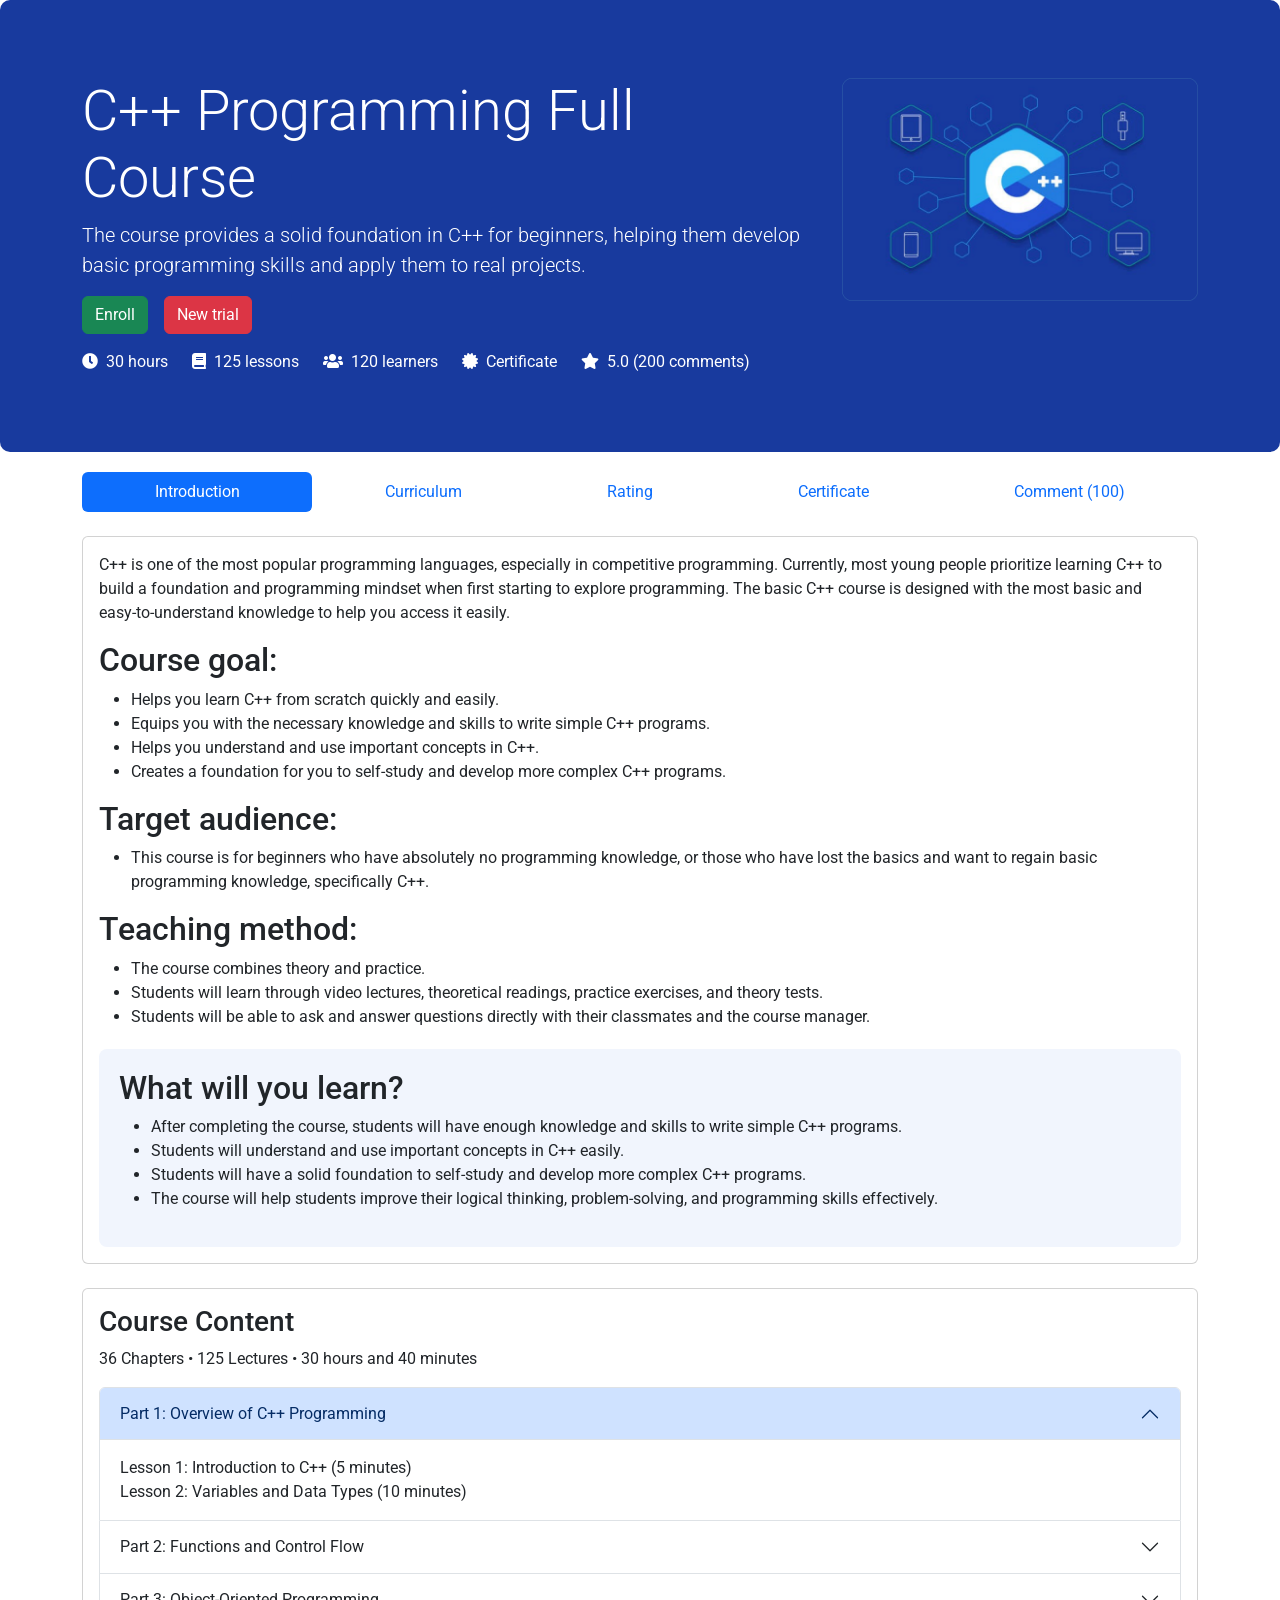
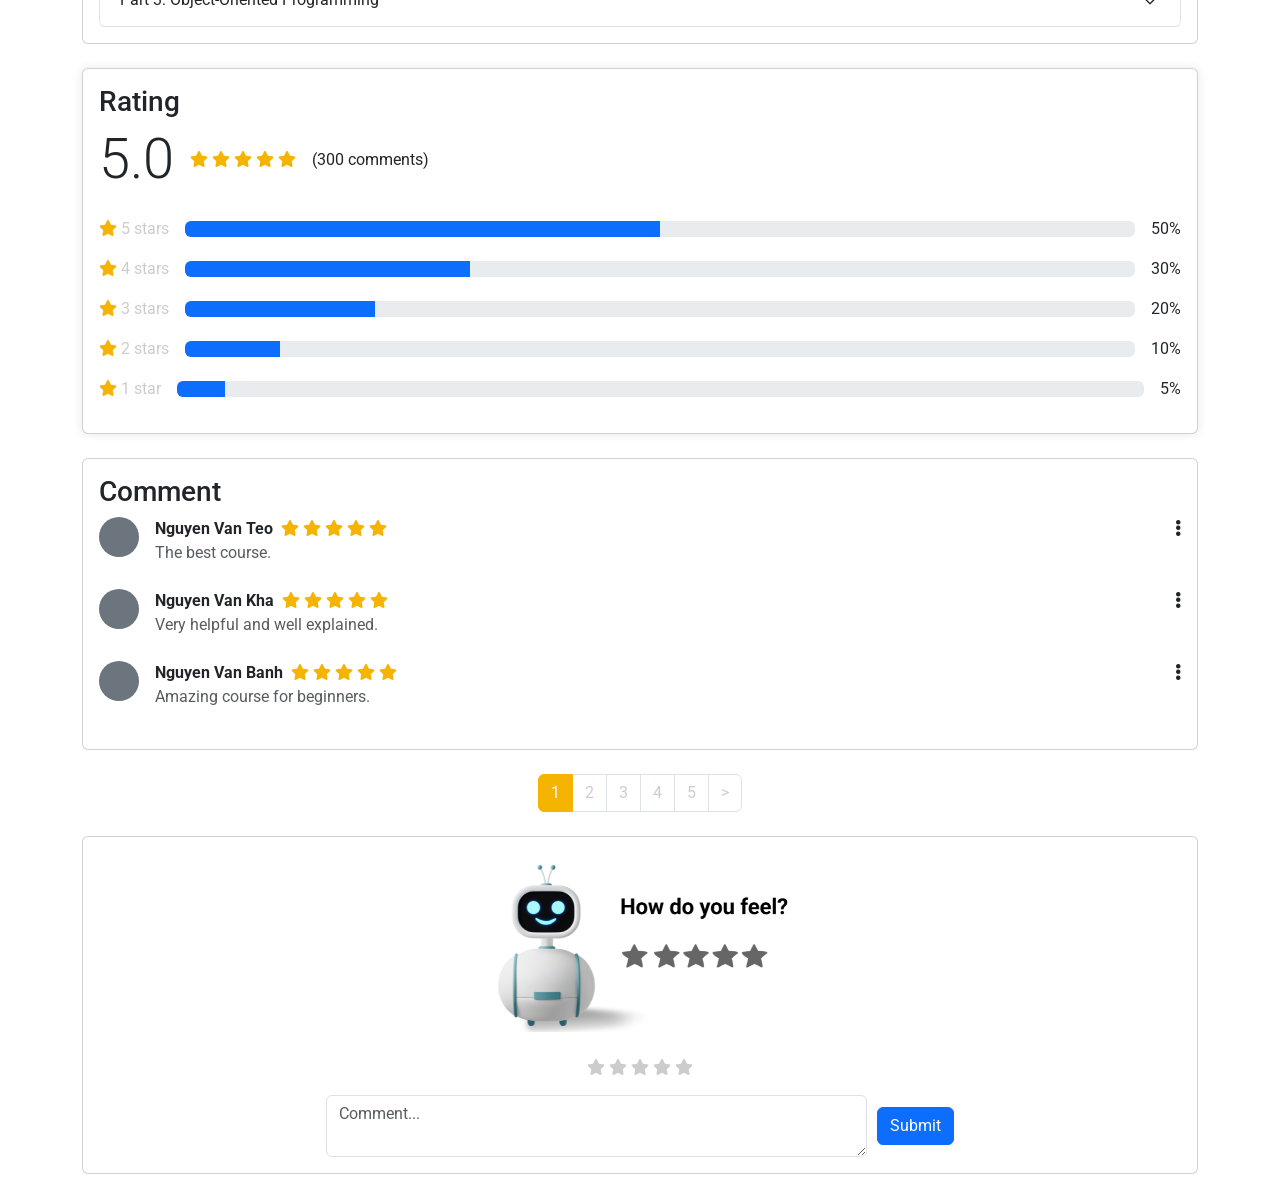
==== templates/CourseDetail.html @ dd9a4157 "Move HTML files to new templates directory and update structure" ====
<!DOCTYPE html>
<html lang="en">
<head>
    <meta charset="UTF-8">
    <meta name="viewport" content="width=device-width, initial-scale=1.0">
    <title>C++ Programming Full Course</title>
    <link href="https://fonts.googleapis.com/css2?family=Roboto:wght@300;400;500;700&display=swap" rel="stylesheet">
    <link rel="stylesheet" href="https://cdnjs.cloudflare.com/ajax/libs/font-awesome/5.15.4/css/all.min.css">
    <link href="https://cdn.jsdelivr.net/npm/bootstrap@5.3.2/dist/css/bootstrap.min.css" rel="stylesheet">
    <link rel="stylesheet" href="/assests/css/CourseDetail.css">
</head>
<body>
    <div class="header">
        <div class="container">
            <div class="row py-5">
                <div class="col-md-8">
                    <h1 class="display-4">C++ Programming Full Course</h1>
                    <p class="lead">The course provides a solid foundation in C++ for beginners, helping them develop basic programming skills and apply them to real projects.</p>
                    <div class="d-flex">
                        <button class="btn btn-success me-3">Enroll</button>
                        <button class="btn btn-danger">New trial</button>
                    </div>
                    <div class="d-flex text-white mt-3">
                        <div class="me-4"><i class="fas fa-clock me-2"></i>30 hours</div>
                        <div class="me-4"><i class="fas fa-book me-2"></i>125 lessons</div>
                        <div class="me-4"><i class="fas fa-users me-2"></i>120 learners</div>
                        <div class="me-4"><i class="fas fa-certificate me-2"></i>Certificate</div>
                        <div><i class="fas fa-star me-2"></i>5.0 (200 comments)</div>
                    </div>
                </div>
                <div class="col-md-4">
                    <img src="/assests/img/img_course.png" alt="C++ Logo" class="img-fluid">
                </div>
            </div>
        </div>
    </div>

    <div class="container">
        <nav class="nav nav-pills nav-fill mb-4">
            <a class="nav-link active" href="#introduction">Introduction</a>
            <a class="nav-link" href="#curriculum">Curriculum</a>
            <a class="nav-link" href="#rating">Rating</a>
            <a class="nav-link" href="#certificate">Certificate</a>
            <a class="nav-link" href="#comment">Comment (100)</a>
        </nav>

        <div class="card mb-4">
            <div class="card-body">
                <p>C++ is one of the most popular programming languages, especially in competitive programming. Currently, most young people prioritize learning C++ to build a foundation and programming mindset when first starting to explore programming. The basic C++ course is designed with the most basic and easy-to-understand knowledge to help you access it easily.</p>
                <h2 id="introduction">Course goal:</h2>
                <ul>
                    <li>Helps you learn C++ from scratch quickly and easily.</li>
                    <li>Equips you with the necessary knowledge and skills to write simple C++ programs.</li>
                    <li>Helps you understand and use important concepts in C++.</li>
                    <li>Creates a foundation for you to self-study and develop more complex C++ programs.</li>
                </ul>
                <h2 id="curriculum">Target audience:</h2>
                <ul>
                    <li>This course is for beginners who have absolutely no programming knowledge, or those who have lost the basics and want to regain basic programming knowledge, specifically C++.</li>
                </ul>
                <h2 id="rating">Teaching method:</h2>
                <ul>
                    <li>The course combines theory and practice.</li>
                    <li>Students will learn through video lectures, theoretical readings, practice exercises, and theory tests.</li>
                    <li>Students will be able to ask and answer questions directly with their classmates and the course manager.</li>
                </ul>
                <div class="learning-outcome">
                    <h2 id="certificate">What will you learn?</h2>
                    <ul>
                        <li>After completing the course, students will have enough knowledge and skills to write simple C++ programs.</li>
                        <li>Students will understand and use important concepts in C++ easily.</li>
                        <li>Students will have a solid foundation to self-study and develop more complex C++ programs.</li>
                        <li>The course will help students improve their logical thinking, problem-solving, and programming skills effectively.</li>
                    </ul>
                </div>
            </div>
        </div>

        <div class="card mb-4">
            <div class="card-body">
                <h3>Course Content</h3>
                <p>36 Chapters • 125 Lectures • 30 hours and 40 minutes</p>
                <div class="accordion" id="courseContentAccordion">
                    <div class="accordion-item">
                        <h2 class="accordion-header" id="headingOne">
                            <button class="accordion-button" type="button" data-bs-toggle="collapse" data-bs-target="#collapseOne" aria-expanded="true" aria-controls="collapseOne">
                                Part 1: Overview of C++ Programming
                            </button>
                        </h2>
                        <div id="collapseOne" class="accordion-collapse collapse show" aria-labelledby="headingOne" data-bs-parent="#courseContentAccordion">
                            <div class="accordion-body">
                                <a href="lesson1.html" target="_blank">Lesson 1: Introduction to C++ (5 minutes)</a>
                                <a href="lesson2.html" target="_blank">Lesson 2: Variables and Data Types (10 minutes)</a>
                            </div>
                        </div>
                    </div>
                    <div class="accordion-item">
                        <h2 class="accordion-header" id="headingTwo">
                            <button class="accordion-button collapsed" type="button" data-bs-toggle="collapse" data-bs-target="#collapseTwo" aria-expanded="false" aria-controls="collapseTwo">
                                Part 2: Functions and Control Flow
                            </button>
                        </h2>
                        <div id="collapseTwo" class="accordion-collapse collapse" aria-labelledby="headingTwo" data-bs-parent="#courseContentAccordion">
                            <div class="accordion-body">
                                <a href="lesson3.html" target="_blank">Lesson 1: Functions in C++ (15 minutes)</a>
                                <a href="lesson4.html" target="_blank">Lesson 2: Control Structures (20 minutes)</a>
                            </div>
                        </div>
                    </div>
                    <div class="accordion-item">
                        <h2 class="accordion-header" id="headingThree">
                            <button class="accordion-button collapsed" type="button" data-bs-toggle="collapse" data-bs-target="#collapseThree" aria-expanded="false" aria-controls="collapseThree">
                                Part 3: Object-Oriented Programming
                            </button>
                        </h2>
                        <div id="collapseThree" class="accordion-collapse collapse" aria-labelledby="headingThree" data-bs-parent="#courseContentAccordion">
                            <div class="accordion-body">
                                <a href="lesson5.html" target="_blank">Lesson 1: Classes and Objects (25 minutes)</a>
                                <a href="lesson6.html" target="_blank">Lesson 2: Inheritance and Polymorphism (30 minutes)</a>
                            </div>
                        </div>
                    </div>
                </div>
            </div>
        </div>

        <div class="card rating-box mb-4">
            <div class="card-body">
                <h3>Rating</h3>
                <div class="d-flex align-items-center mb-4">
                    <div class="rating-value display-4 me-3">5.0</div>
                    <div class="stars">
                        <i class="fas fa-star selected"></i>
                        <i class="fas fa-star selected"></i>
                        <i class="fas fa-star selected"></i>
                        <i class="fas fa-star selected"></i>
                        <i class="fas fa-star selected"></i>
                    </div>
                    <div class="comments ms-3">(300 comments)</div>
                </div>
                <div class="rating-breakdown">
                    <div class="d-flex align-items-center mb-3">
                        <div class="stars"><i class="fas fa-star selected"></i> 5 stars</div>
                        <div class="progress flex-fill mx-3">
                            <div class="progress-bar" role="progressbar" style="width: 50%;" aria-valuenow="50" aria-valuemin="0" aria-valuemax="100"></div>
                        </div>
                        <div>50%</div>
                    </div>
                    <div class="d-flex align-items-center mb-3">
                        <div class="stars"><i class="fas fa-star selected"></i> 4 stars</div>
                        <div class="progress flex-fill mx-3">
                            <div class="progress-bar" role="progressbar" style="width: 30%;" aria-valuenow="30" aria-valuemin="0" aria-valuemax="100"></div>
                        </div>
                        <div>30%</div>
                    </div>
                    <div class="d-flex align-items-center mb-3">
                        <div class="stars"><i class="fas fa-star selected"></i> 3 stars</div>
                        <div class="progress flex-fill mx-3">
                            <div class="progress-bar" role="progressbar" style="width: 20%;" aria-valuenow="20" aria-valuemin="0" aria-valuemax="100"></div>
                        </div>
                        <div>20%</div>
                    </div>
                    <div class="d-flex align-items-center mb-3">
                        <div class="stars"><i class="fas fa-star selected"></i> 2 stars</div>
                        <div class="progress flex-fill mx-3">
                            <div class="progress-bar" role="progressbar" style="width: 10%;" aria-valuenow="10" aria-valuemin="0" aria-valuemax="100"></div>
                        </div>
                        <div>10%</div>
                    </div>
                    <div class="d-flex align-items-center mb-3">
                        <div class="stars"><i class="fas fa-star selected"></i> 1 star</div>
                        <div class="progress flex-fill mx-3">
                            <div class="progress-bar" role="progressbar" style="width: 5%;" aria-valuenow="5" aria-valuemin="0" aria-valuemax="100"></div>
                        </div>
                        <div>5%</div>
                    </div>
                </div>
            </div>
        </div>

        <div class="card mb-4">
            <div class="card-body">
                <h3>Comment</h3>
                <div class="comment mb-4 d-flex">
                    <div class="avatar bg-secondary rounded-circle me-3" style="width: 40px; height: 40px;"></div>
                    <div class="flex-fill">
                        <div class="d-flex align-items-center">
                            <div class="fw-bold me-2">Nguyen Van Teo</div>
                            <div class="stars">
                                <i class="fas fa-star selected"></i>
                                <i class="fas fa-star selected"></i>
                                <i class="fas fa-star selected"></i>
                                <i class="fas fa-star selected"></i>
                                <i class="fas fa-star selected"></i>
                            </div>
                            <div class="ms-auto dropdown">
                                <i class="fas fa-ellipsis-v" onclick="toggleOptionsMenu(this)"></i>
                                <ul class="dropdown-menu">
                                    <li><a class="dropdown-item" href="#">Edit</a></li>
                                    <li><a class="dropdown-item" href="#">Delete</a></li>
                                </ul>
                            </div>
                        </div>
                        <div class="text-muted">The best course.</div>
                    </div>
                </div>
                <div class="comment mb-4 d-flex">
                    <div class="avatar bg-secondary rounded-circle me-3" style="width: 40px; height: 40px;"></div>
                    <div class="flex-fill">
                        <div class="d-flex align-items-center">
                            <div class="fw-bold me-2">Nguyen Van Kha</div>
                            <div class="stars">
                                <i class="fas fa-star selected"></i>
                                <i class="fas fa-star selected"></i>
                                <i class="fas fa-star selected"></i>
                                <i class="fas fa-star selected"></i>
                                <i class="fas fa-star selected"></i>
                            </div>
                            <div class="ms-auto dropdown">
                                <i class="fas fa-ellipsis-v" onclick="toggleOptionsMenu(this)"></i>
                                <ul class="dropdown-menu">
                                    <li><a class="dropdown-item" href="#">Edit</a></li>
                                    <li><a class="dropdown-item" href="#">Delete</a></li>
                                </ul>
                            </div>
                        </div>
                        <div class="text-muted">Very helpful and well explained.</div>
                    </div>
                </div>
                <div class="comment mb-4 d-flex">
                    <div class="avatar bg-secondary rounded-circle me-3" style="width: 40px; height: 40px;"></div>
                    <div class="flex-fill">
                        <div class="d-flex align-items-center">
                            <div class="fw-bold me-2">Nguyen Van Banh</div>
                            <div class="stars">
                                <i class="fas fa-star selected"></i>
                                <i class="fas fa-star selected"></i>
                                <i class="fas fa-star selected"></i>
                                <i class="fas fa-star selected"></i>
                                <i class="fas fa-star selected"></i>
                            </div>
                            <div class="ms-auto dropdown">
                                <i class="fas fa-ellipsis-v" onclick="toggleOptionsMenu(this)"></i>
                                <ul class="dropdown-menu">
                                    <li><a class="dropdown-item" href="#">Edit</a></li>
                                    <li><a class="dropdown-item" href="#">Delete</a></li>
                                </ul>
                            </div>
                        </div>
                        <div class="text-muted">Amazing course for beginners.</div>
                    </div>
                </div>
            </div>
        </div>

        <nav aria-label="Page navigation" class="mb-4">
            <ul class="pagination justify-content-center">
                <li class="page-item active"><a class="page-link" href="#">1</a></li>
                <li class="page-item"><a class="page-link" href="#">2</a></li>
                <li class="page-item"><a class="page-link" href="#">3</a></li>
                <li class="page-item"><a class="page-link" href="#">4</a></li>
                <li class="page-item"><a class="page-link" href="#">5</a></li>
                <li class="page-item"><a class="page-link" href="#">&gt;</a></li>
            </ul>
        </nav>

        <div class="card feedback-section mb-4 text-center">
            <div class="card-body">
                <img alt="Robot image" src="/assests/img/certi.png" class="img-fluid mb-4" />
                <div class="stars">
                    <i class="fas fa-star" onclick="selectStar(this)"></i>
                    <i class="fas fa-star" onclick="selectStar(this)"></i>
                    <i class="fas fa-star" onclick="selectStar(this)"></i>
                    <i class="fas fa-star" onclick="selectStar(this)"></i>
                    <i class="fas fa-star" onclick="selectStar(this)"></i>
                </div>
                <div class="comment-input">
                    <textarea class="form-control w-50" placeholder="Comment..."></textarea>
                    <button class="btn btn-primary">Submit</button>
                </div>
            </div>
        </div>

        <script src="https://cdn.jsdelivr.net/npm/bootstrap@5.3.2/dist/js/bootstrap.bundle.min.js"></script>
        <script src="/assests/js/CourseDetail.js">   </script>
          
     
</body>
</html>
---- assests/css/CourseDetail.css ----
:root {
    --primary-color: #183A9E;
    --green-color: #4BAE4F;
    --red-color: #FF0000;
    --light-blue: #F1F5FD;
    --star-color: #f4b400;
    --button-blue: #007bff;
    --star-default-color: #cccccc;
}

body {
    font-family: 'Roboto', sans-serif;
    background-color: #fff;
}

.main-header {
    font-size: 1.8rem;
    color: var(--primary-color);
    background-color: var(--light-blue);
    padding: 10px;
    border-radius: 10px;
    font-weight: bold;
}

.course-details h2 {
    color: #0b0b0c;
}

.learning-outcome {
    background-color: var(--light-blue);
    padding: 20px;
    border-radius: 8px;
    margin-top: 20px;
}

.course-part {
    cursor: pointer;
}

.rating-box {
    box-shadow: 0 0 10px rgba(0, 0, 0, 0.1);
}

.feedback-section img {
    width: 300px;
    margin-bottom: 20px;
}

.feedback-section .stars {
    color: var(--star-default-color);
    margin-bottom: 15px;
}

.feedback-section .stars i {
    color: var(--star-default-color);
    cursor: pointer;
}

.feedback-section .stars i.selected {
    color: var(--star-color);
}

.header {
    background-color: #183A9E;
    color: #ffffff;
    padding: 30px;
    border-radius: 10px;
    margin-bottom: 20px;
    width: auto;
}

.stars {
    color: var(--star-default-color);
}

.stars i.selected {
    color: var(--star-color);
}

.pagination .page-item.active .page-link {
    background-color: var(--star-color);
    border-color: var(--star-color);
}

.pagination .page-item .page-link {
    color: var(--star-default-color);
}

.pagination .page-item.active .page-link,
.pagination .page-item .page-link:hover {
    color: #fff;
}

a {
    text-decoration: none;
    color: inherit;
    display: block;
}

.feedback-section .comment-input {
    display: flex;
    align-items: center;
    gap: 10px;
    justify-content: center;
}

.dropdown-menu {
    right: 0;
    left: auto;
}
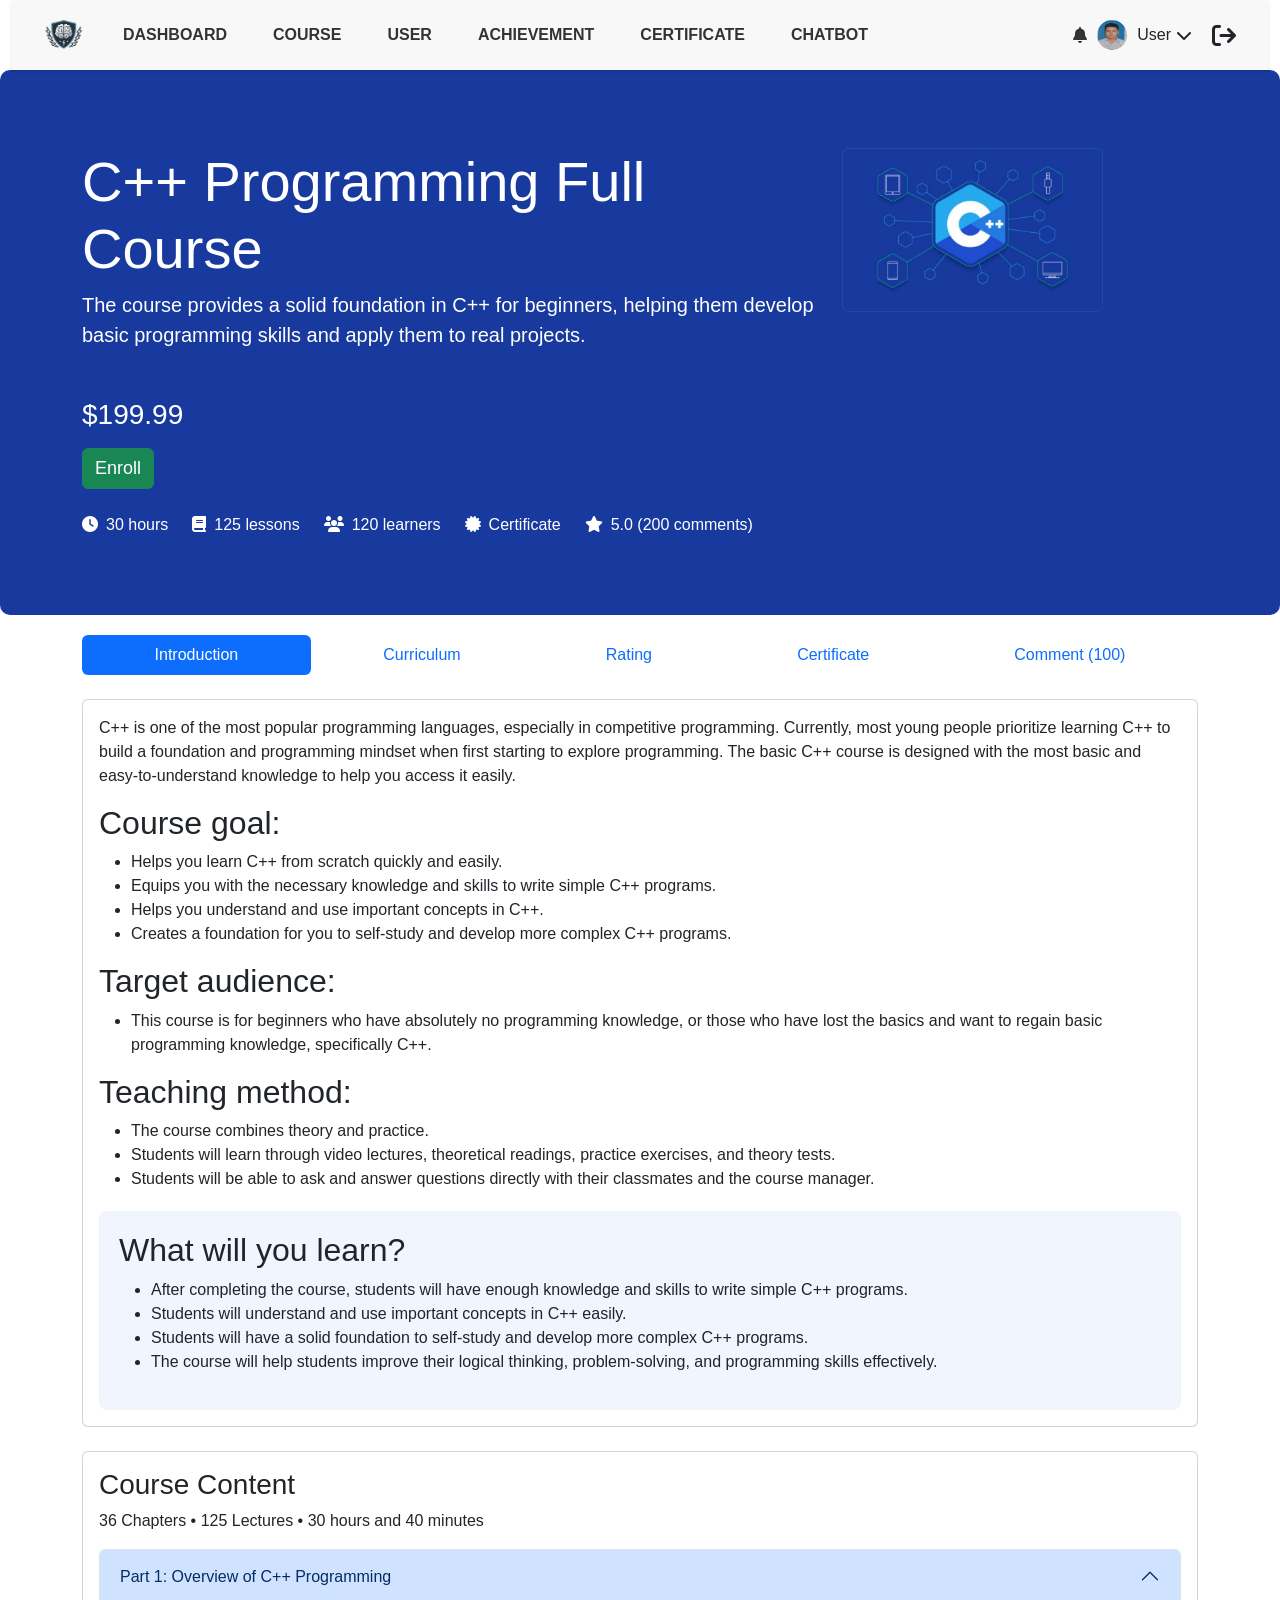
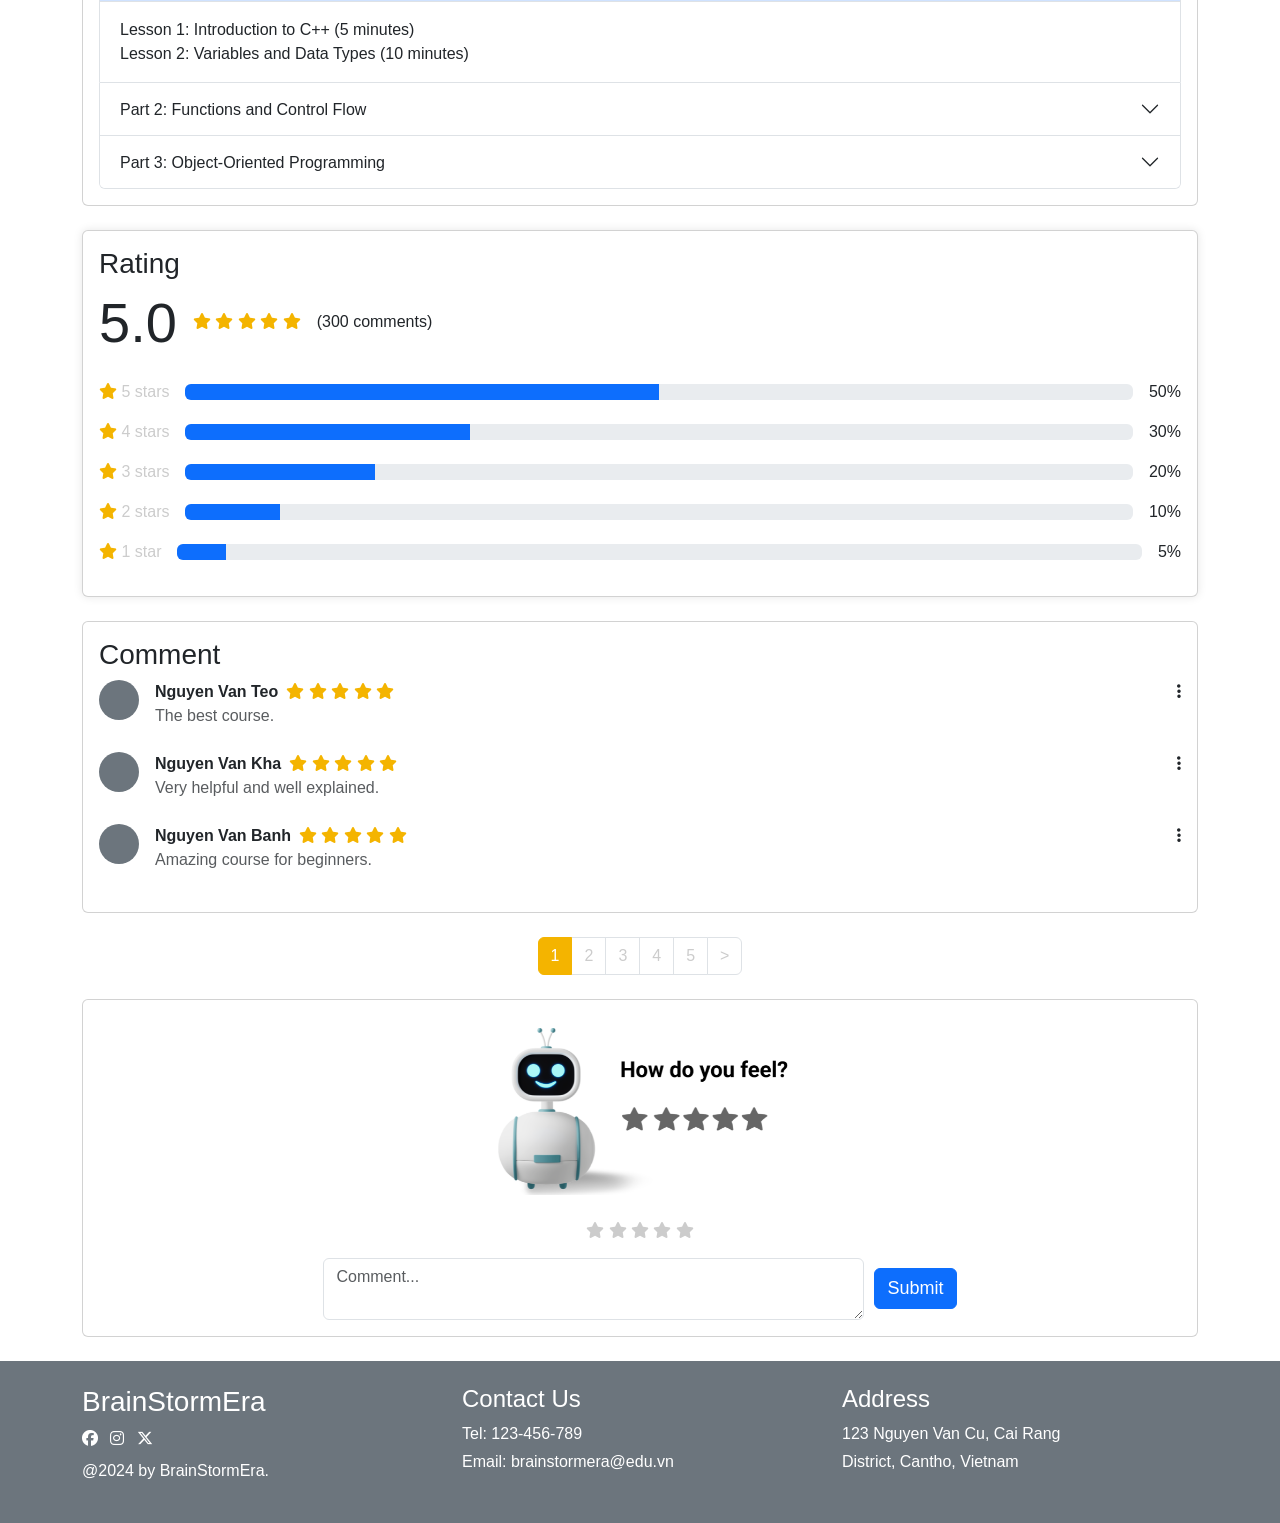
==== commit 64c0ae41: "thêm header và footer cho từng page" ====
--- a/templates/CourseDetail.html
+++ b/templates/CourseDetail.html
@@ -7,18 +7,68 @@
     <link href="https://fonts.googleapis.com/css2?family=Roboto:wght@300;400;500;700&display=swap" rel="stylesheet">
     <link rel="stylesheet" href="https://cdnjs.cloudflare.com/ajax/libs/font-awesome/5.15.4/css/all.min.css">
     <link href="https://cdn.jsdelivr.net/npm/bootstrap@5.3.2/dist/css/bootstrap.min.css" rel="stylesheet">
-    <link rel="stylesheet" href="/assests/css/CourseDetail.css">
+
+    <link rel="stylesheet" href="https://cdnjs.cloudflare.com/ajax/libs/font-awesome/6.6.0/css/all.min.css">
+
+    <link rel="stylesheet" href="../assests/css/CourseDetail.css">
+    <link rel="stylesheet" href="../assests/css/base.css">
+    <link rel="stylesheet" href="/assests/css/landing_page.css">
+    <link rel="stylesheet" href="../assests/css/homePageHeader.css">
+
 </head>
 <body>
+
+
+
+    <header class="container-fluid">
+        <nav class="navbar navbar-expand-lg">
+            <div class="container-fluid">
+                <a class="navbar-brand" href="#">
+                    <img src="../assests/img/BrainStormEra_logo.png" alt="Logo" class="logo_img">
+                </a>
+                <button class="navbar-toggler" type="button" data-bs-toggle="collapse" data-bs-target="#navbarNav"
+                    aria-controls="navbarNav" aria-expanded="false" aria-label="Toggle navigation">
+                    <span class="navbar-toggler-icon"></span>
+                </button>
+                <div class="collapse navbar-collapse" id="navbarNav">
+                    <ul class="navbar-nav me-auto mb-2 mb-lg-0">
+                        <li class="nav-item"><a class="nav-link" href="#">DASHBOARD</a></li>
+                        <li class="nav-item"><a class="nav-link" href="#">COURSE</a></li>
+                        <li class="nav-item"><a class="nav-link" href="#">USER</a></li>
+                        <li class="nav-item"><a class="nav-link" href="#">ACHIEVEMENT</a></li>
+                        <li class="nav-item"><a class="nav-link" href="#">CERTIFICATE</a></li>
+                        <li class="nav-item"><a class="nav-link" href="#">CHATBOT</a></li>
+                    </ul>
+                    <div class="profile d-flex align-items-center">
+                        <i class="fas fa-bell icon"></i>
+                        <img src="../assests/img/landing_page/user.jpg" alt="Profile Picture" class="user_img">
+                        <span class="d-none d-md-inline">User</span>
+                        <i class="fas fa-chevron-down d-none d-md-inline"></i>
+                        <i class="fa-solid fa-arrow-right-from-bracket exit_icon"></i>
+                    </div>
+                </div>
+            </div>
+        </nav>
+    </header>
+
+
+
+
     <div class="header">
         <div class="container">
             <div class="row py-5">
                 <div class="col-md-8">
                     <h1 class="display-4">C++ Programming Full Course</h1>
                     <p class="lead">The course provides a solid foundation in C++ for beginners, helping them develop basic programming skills and apply them to real projects.</p>
-                    <div class="d-flex">
+                  
+                    <div class="d-flex mb-2 mt-5" >
+                        <h3 class="price  " > $199.99</h3>
+
+                    </div>
+
+                    <div class="d-flex mb-4 mt-2" >
                         <button class="btn btn-success me-3">Enroll</button>
-                        <button class="btn btn-danger">New trial</button>
+
                     </div>
                     <div class="d-flex text-white mt-3">
                         <div class="me-4"><i class="fas fa-clock me-2"></i>30 hours</div>
@@ -27,9 +77,10 @@
                         <div class="me-4"><i class="fas fa-certificate me-2"></i>Certificate</div>
                         <div><i class="fas fa-star me-2"></i>5.0 (200 comments)</div>
                     </div>
-                </div>
-                <div class="col-md-4">
-                    <img src="/assests/img/img_course.png" alt="C++ Logo" class="img-fluid">
+                   
+                </div>
+                <div class="col-md-3 ">
+                    <img src="../assests/img/img_course.png" alt="C++ Logo" class="img-fluid">
                 </div>
             </div>
         </div>
@@ -281,9 +332,39 @@
             </div>
         </div>
 
+        
+    </div>
+    
+        <footer class="bg-secondary text-white py-4">
+            <div class="container">
+                <div class="row">
+                    <div class="col-md-4 mb-3 mb-md-0">
+                        <h3>BrainStormEra</h3>
+                        <div class="social-icons my-2">
+                            <i class="fab fa-facebook me-2"></i>
+                            <i class="fab fa-instagram me-2"></i>
+                            <i class="fab fa-x-twitter"></i>
+                        </div>
+                        <p>@2024 by BrainStormEra.</p>
+                    </div>
+                    <div class="col-md-4 mb-3 mb-md-0">
+                        <h4>Contact Us</h4>
+                        <p class="mb-1">Tel: 123-456-789</p>
+                        <p>Email: brainstormera@edu.vn</p>
+                    </div>
+                    <div class="col-md-4">
+                        <h4>Address</h4>
+                        <p class="mb-1">123 Nguyen Van Cu, Cai Rang</p>
+                        <p>District, Cantho, Vietnam</p>
+                    </div>
+                </div>
+            </div>
+        </footer>
+
         <script src="https://cdn.jsdelivr.net/npm/bootstrap@5.3.2/dist/js/bootstrap.bundle.min.js"></script>
         <script src="/assests/js/CourseDetail.js">   </script>
           
      
+
 </body>
 </html>
--- a/assests/css/CourseDetail.css
+++ b/assests/css/CourseDetail.css
@@ -1,7 +1,7 @@
 
 
 
-:root {
+/* :root {
     --primary-color: #183A9E;
     --green-color: #4BAE4F;
     --red-color: #FF0000;
@@ -9,11 +9,11 @@
     --star-color: #f4b400;
     --button-blue: #007bff;
     --star-default-color: #cccccc;
-}
+} */
 
 body {
     font-family: 'Roboto', sans-serif;
-    background-color: #fff;
+    background-color: var(--white-color);
 }
 
 .main-header {
@@ -64,8 +64,8 @@
 }
 
 .header {
-    background-color: #183A9E;
-    color: #ffffff;
+    background-color: var(--primary-color);
+    color: var(--white-color);
     padding: 30px;
     border-radius: 10px;
     margin-bottom: 20px;
@@ -91,7 +91,7 @@
 
 .pagination .page-item.active .page-link,
 .pagination .page-item .page-link:hover {
-    color: #fff;
+    color: var(--white-color);
 }
 
 a {
@@ -110,4 +110,17 @@
 .dropdown-menu {
     right: 0;
     left: auto;
-}+}
+
+.price  {
+    color: var(--white-color);
+}
+.btn{
+    font-size: large;
+}
+
+
+
+
+
+
--- a/assests/css/base.css
+++ b/assests/css/base.css
@@ -0,0 +1,44 @@
+:root {
+    --main-color: #4682b4;
+    --white-color: #fff; /* Có thể thay thế bằng: #ffffff */
+    --black-color: #181818;
+    --text-color: #323232; /* Hoặc dùng: #181818, #6c757d */
+    --primary-color: #183A9E; /* Có thể thay thế bằng: #4682B4, #f8f9fa */
+    --secondary-primary-color: #4682B4; /* Màu primary thay thế */
+    --green-color: #4BAE4F;
+    --red-color: #FF0000;
+    --light-blue: #F1F5FD;
+    --light-blue-color: #EDF1F8; /* Màu xanh nhạt thay thế */
+    --star-color: #f4b400;
+    --star-default-color: #cccccc;
+    --button-blue: #007bff;
+    --button-gray: #434548;
+    --very-light-gray: #e0e0e0;
+    --background-light: #f8f9fa; /* Có thể thay thế bằng: #f0f0f0 */
+    --text-muted: #6c757d;
+    --border-color: #6c757d; /* Có thể thay thế bằng: #ccc */
+    --secondary-color: #0056b3;
+    --orange:#ff6347;
+
+    
+}
+
+
+* {
+    padding: 0;
+    margin: 0;
+    box-sizing: inherit;
+}
+
+html {
+    /* 16px ~ 100% */
+    /* 
+        đưa về =62.5% tương đương với 1 rem = 10px 
+        nếu muốn đưa về 12px thì chỉ cần ghi 1.2px 
+        */
+    font-size: 1.8 rem;
+    line-height: 1.6rem;
+    font-family: 'Calibri', 'Roboto', sans-serif, Helvetica;
+    box-sizing: border-box;
+    scroll-behavior: smooth;
+}
--- a/assests/css/landing_page.css
+++ b/assests/css/landing_page.css
@@ -0,0 +1,147 @@
+/* Base styles */
+body {
+    margin: 0;
+    font-family: Arial, sans-serif;
+}
+
+/* Header and Navigation */
+.navbar {
+    background-color: #f8f8f8;
+    padding: 10px 20px;
+    box-shadow: 0 2px 4px rgba(0, 0, 0, 0.1);
+}
+
+.logo_img {
+    width: 40px;
+    height: 40px;
+}
+
+.navbar-nav .nav-link {
+    color: #333;
+    font-weight: bold;
+    margin: 0 15px;
+}
+
+.navbar .icon {
+    margin: 0 10px;
+    color: #333;
+}
+
+.profile img {
+    width: 30px;
+    height: 30px;
+    border-radius: 50%;
+    margin-right: 10px;
+}
+
+.profile span {
+    margin-right: 5px;
+}
+
+.profile {
+    cursor: pointer;
+}
+
+/* Footer */
+.footer {
+    background-color: #b3b3b3;
+    color: white;
+    padding: 20px;
+    display: flex;
+    flex-wrap: wrap;
+    justify-content: space-between;
+}
+
+.footer .left,
+.footer .center,
+.footer .right {
+    flex: 1;
+    min-width: 200px;
+    margin-bottom: 20px;
+}
+
+.footer .left {
+    display: flex;
+    flex-direction: column;
+    align-items: flex-start;
+}
+
+.footer .left .social-icons {
+    margin: 10px 0;
+}
+
+.footer .left .social-icons i {
+    margin-right: 10px;
+    font-size: 24px;
+    color: white;
+}
+
+.social-icons {
+    cursor: pointer;
+}
+
+.footer .center,
+.footer .right {
+    text-align: left;
+}
+
+.footer .center p,
+.footer .right p {
+    margin: 5px 0;
+}
+
+.exit_icon {
+    font-size: 24px;
+    cursor: pointer;
+    padding-left: 20px;
+}
+
+/* Responsive adjustments */
+@media (max-width: 991px) {
+    .navbar-nav .nav-link {
+        margin: 10px 0;
+    }
+
+    .profile {
+        margin-top: 15px;
+    }
+
+    .footer {
+        flex-direction: column;
+        align-items: center;
+    }
+
+    .footer .left,
+    .footer .center,
+    .footer .right {
+        width: 100%;
+        text-align: center;
+        margin-bottom: 20px;
+    }
+
+    .footer .left {
+        align-items: center;
+    }
+}
+
+
+@media (max-width: 575px) {
+
+    .profile span,
+    .profile .fa-chevron-down {
+        display: none;
+    }
+
+    .navbar-nav {
+        flex-direction: column;
+        text-align: center;
+    }
+
+    .navbar-toggler {
+        margin-left: auto;
+    }
+
+    .footer {
+        padding: 20px 10px;
+    }
+}
--- a/assests/css/homePageHeader.css
+++ b/assests/css/homePageHeader.css
@@ -0,0 +1,25 @@
+.btn_login {
+    background-color: var(--main-color);
+    color: white;
+    padding: 14px 40px;
+    font-size: 0.9rem;
+    margin: 8px 0;
+    border: none;
+    cursor: pointer;
+    width: 100%;
+    opacity: 0.9;
+    text-decoration: none;
+    border-radius: 50px;
+    transition: all 0.2s ease;
+    box-shadow: 0px 2px 10px 0 rgba(0, 0, 0, 1);
+}
+
+.btn_login:hover {
+    opacity: 1;
+    box-shadow: 0px 2px 10px 0 rgba(0, 0, 0, 0.5);
+}
+
+.btn_login:active {
+    transform: translateY(25px);
+    box-shadow: 0 1px 20px 0 rgba(0, 0, 0, 0.05);
+}
